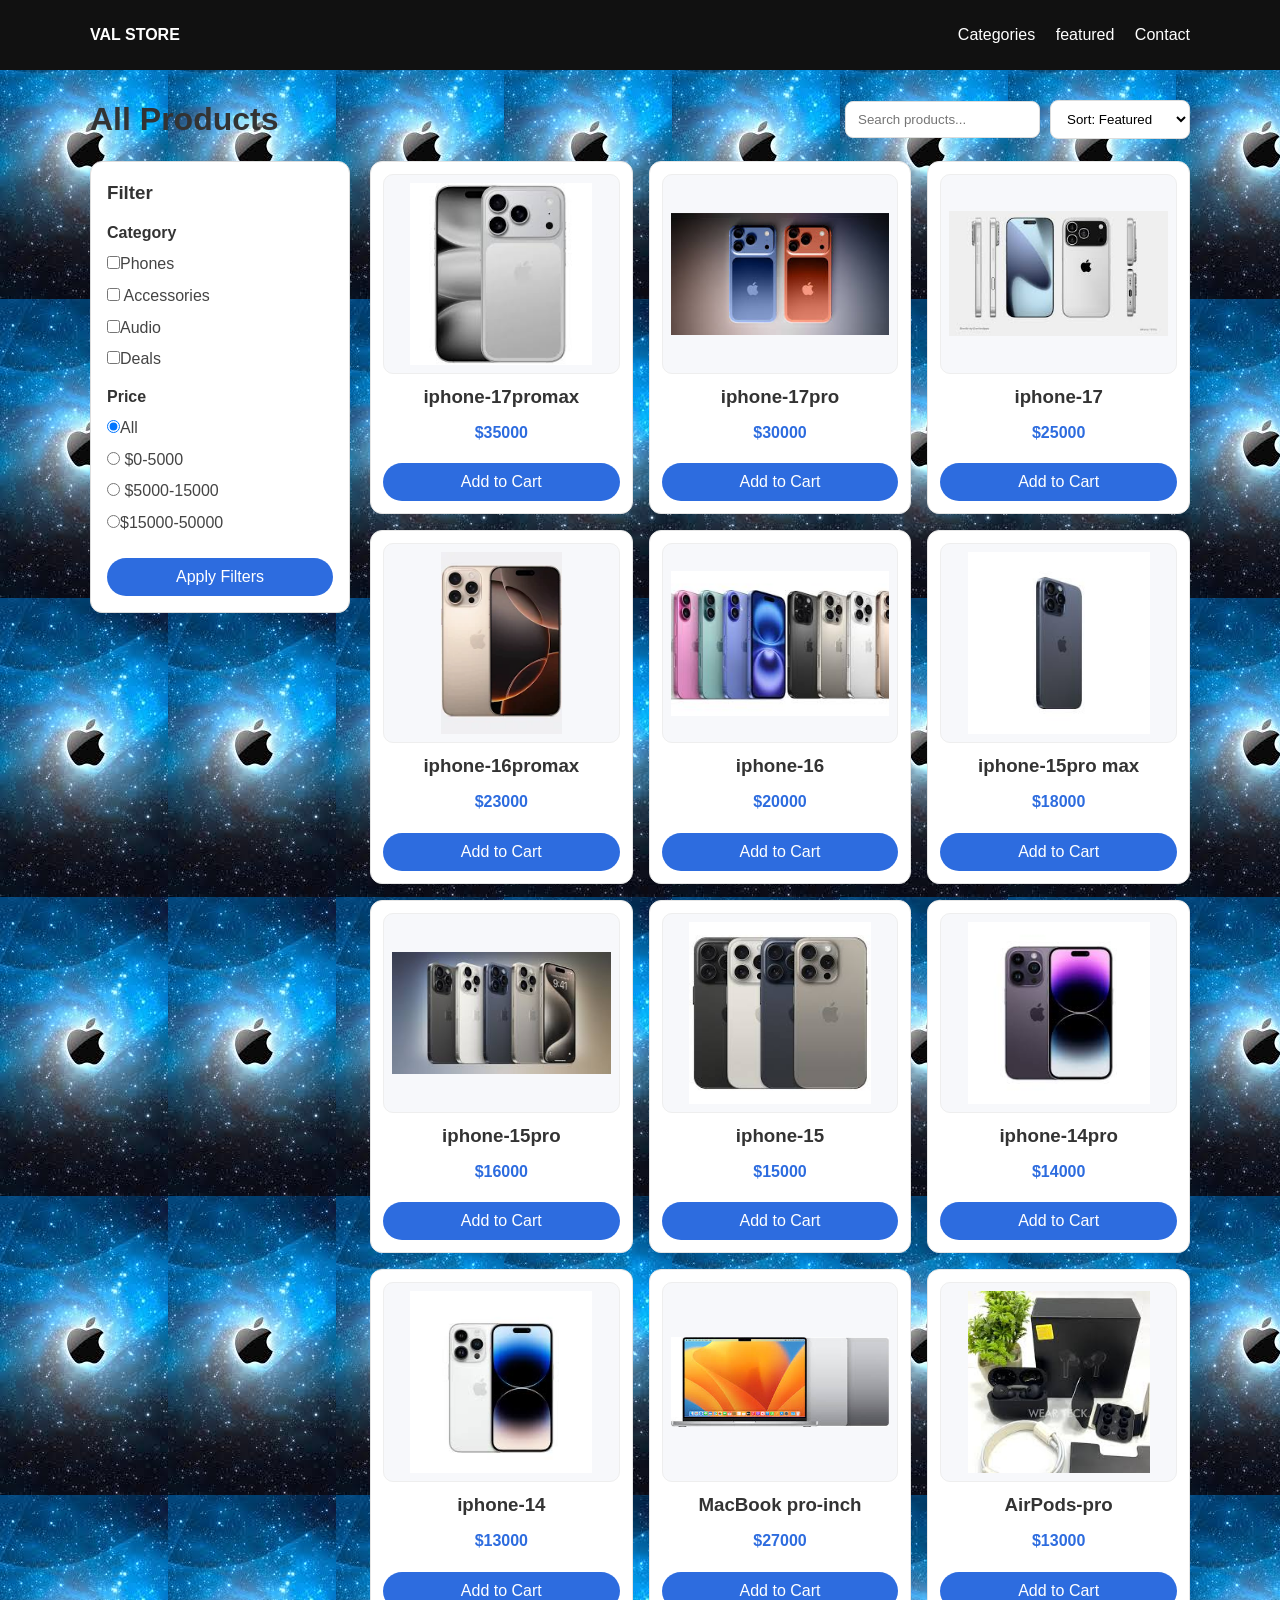
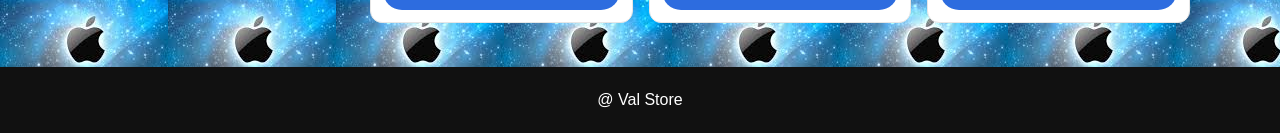
==== shop.html @ 255564d1 "Add files via upload" ====
<!DOCTYPE html>
<html lang="en">
<head>
    <meta charset="UTF-8">
    <meta name="viewport" content="width=device-width, initial-scale=1.0">
    <title>Shop - All Products</title>
    <link rel="stylesheet" href="styles.css">
</head>
<body>
  <header class="site-header"> 
    <div class="container head-inner"> 
        <a class="brand" href="index.html"> VAL STORE</a>
        <nav class="nav"> 
            <a href="index.html#shop">Categories</a>
            <a href="index.html#featured">featured</a>
            <a href="index.html#contact">Contact</a>
        </nav>
    </div>
  </header> 
  <main class="container shop"> 
    <!--toolbar-->
    <div class="shop-toolbar"> 
        <h1>All Products</h1>
        <div class="controls"> 
            <input  id="search" class="input" placeholder="Search products..." aria-label="Search">
            <select class="input" aria-label="Sort"> 
                <option value="featured">Sort: Featured</option>
                <option value="price-asc">Price: Low  High</option>
                <option value="price-desc"> Price: High Low</option>
                <option value="name-asc">Name:A z</option>
            </select>
        </div>
    </div>

    <div class="shop-layout"> 
        <!--filters sidebar-->
        <aside class="filters"> 
            <h3>Filter</h3>
            <div class="filter-group"> 
                <b>Category</b>
                <label><input type="checkbox" name="cat" value="phones">Phones</label>
                <label><input type="checkbox" name="cat" value="accessories"> Accessories</label>
                <label><input type="checkbox" name="cat" value="audio">Audio</label>
                <label><input type="checkbox" name="cat" value="deals">Deals</label>
            </div>

            <div class="filter-group"> 
                <b>Price</b>
                <label><input type="radio" name="price" value="all" checked>All</label>
                <label><input type="radio" name="price" value="0-5000"> $0-5000</label>
                <label><input type="radio" name="price" value="5000-15000"> $5000-15000</label>
                <label><input type="radio" name="price" value="15000-50000">$15000-50000</label>
            </div> 
            <button class="btn btn-apply" type="button">Apply Filters </button>
        </aside>
<!--products grid-->
<section class="plp"> 
    <div class="products-grid" id="grid"> 
        <!--repeat product card for more items-->
        <article class="card" data-cat="phones" data-price="35000"> 
            <a class="img-wrap" href="product-iphone-17pro max.html"> 
                <img src="iphone-17pro max.jpeg" alt="iphone-17pro max" loading="lazy">
            </a> 
            <h3>iphone-17promax</h3>
            <p class="price"> $35000</p>
            <button class="btn">Add to Cart </button>
        </article>

        <article class="card" data-cat="phones" data-price="30000"> 
            <a class="img-wrap" href="product-iphone-17pro .html"> 
                <img src="iphone-17pro.jpeg" alt="iphone-17pro" loading="lazy">
            </a> 
            <h3>iphone-17pro</h3>
            <p class="price"> $30000</p>
            <button class="btn">Add to Cart </button>
        </article>
        
        <article class="card" data-cat="phones" data-price="25000"> 
            <a class="img-wrap" href="product-iphone-17.html"> 
                <img src="iphone-17.jpeg" alt="iphone-17" loading="lazy">
            </a> 
            <h3>iphone-17</h3>
            <p class="price"> $25000</p>
            <button class="btn">Add to Cart </button>
        </article>
         

         <article class="card" data-cat="phones" data-price="23000"> 
            <a class="img-wrap" href="product-iphone-16promax.html"> 
                <img src="iphone-16promax.jpeg" alt="iphone-16promax" loading="lazy">
            </a> 
            <h3>iphone-16promax</h3>
            <p class="price"> $23000</p>
            <button class="btn">Add to Cart </button>
        </article> 

      <article class="card" data-cat="phones" data-price="20000"> 
            <a class="img-wrap" href="product-iphone-16.html"> 
                <img src="iphone-16.jpeg" alt="iphone-16" loading="lazy">
            </a> 
            <h3>iphone-16</h3>
            <p class="price"> $20000</p>
            <button class="btn">Add to Cart </button>
        </article>
       
        <article class="card" data-cat="phones" data-price="18000"> 
            <a class="img-wrap" href="product-iphone-15pro max.html"> 
                <img src="iphone-15pro max.jpeg" alt="iphone-15pro max" loading="lazy">
            </a> 
            <h3>iphone-15pro max</h3>
            <p class="price"> $18000</p>
            <button class="btn">Add to Cart </button>
        </article> 

        <article class="card" data-cat="phones" data-price="16000"> 
            <a class="img-wrap" href="product-iphone-15pro.html"> 
                <img src="iphone-15pro.jpeg" alt="iphone-15pro" loading="lazy">
            </a> 
            <h3>iphone-15pro</h3>
            <p class="price"> $16000</p>
            <button class="btn">Add to Cart </button>
        </article> 


        <article class="card" data-cat="phones" data-price="15000"> 
            <a class="img-wrap" href="product-iphone-15.html"> 
                <img src="iphone-15.jpeg" alt="iphone-15" loading="lazy">
            </a> 
            <h3>iphone-15</h3>
            <p class="price"> $15000</p>
            <button class="btn">Add to Cart </button>
        </article>


 <article class="card" data-cat="phones" data-price="14000"> 
            <a class="img-wrap" href="product-iphone-14pro.html"> 
                <img src="iphone-14pro.jpeg" alt="iphone-14pro" loading="lazy">
            </a> 
            <h3>iphone-14pro</h3>
            <p class="price"> $14000</p>
            <button class="btn">Add to Cart </button>
        </article> 

         <article class="card" data-cat="phones" data-price="13000"> 
            <a class="img-wrap" href="product-iphone-14p.html"> 
                <img src="iphone-14.jpeg" alt="iphone-14p" loading="lazy">
            </a> 
            <h3>iphone-14</h3>
            <p class="price"> $13000</p>
            <button class="btn">Add to Cart </button>
        </article>

 <article class="card" data-cat="phones" data-price="27000"> 
            <a class="img-wrap" href="product-MacBook pro.html"> 
                <img src="MacBook Pro-inch,2023.jpeg" alt="MacBook" loading="lazy">
            </a> 
            <h3>MacBook pro-inch</h3>
            <p class="price"> $27000</p>
            <button class="btn">Add to Cart </button>
        </article>

         <article class="card" data-cat="phones" data-price="13000"> 
            <a class="img-wrap" href="product-AirPods-pro.html"> 
                <img src="AirPods-pro.jpeg" alt="AirPods-pro" loading="lazy">
            </a> 
            <h3>AirPods-pro</h3>
            <p class="price"> $13000</p>
            <button class="btn">Add to Cart </button>
        </article>



    </div>
</section>

    </div>
  </main>



<footer class="site-footer"> 
    <div class="container"> 
        @<span id="y"></span> Val Store
    </div>
</footer>
<script src="app.js?v=3"></script>
    
</body>
</html>
---- styles.css ----
/*Reset*/ 
 * { box-sizing: border-box; margin: 0; padding: 0;}
 body { font-family: Arial, sans-serif; background: #f4f4f9; color:#333; line-height: 1.6;}
 a { text-decoration: none; color:inherit;} 

 /*Container*/ 
 .container { max-width: 1100px; margin: 0 auto; padding: 0 16px; } 

 /*Header*/ 
 .site-header { background: #111; color: #fff; padding: 10px 0;}
 .site-header .container { display: flex; justify-content: space-between; align-items: center;}
 .nav a { margin-left: 16px; color: #fff; font-weight: 500;}
 .nav a:hover { text-decoration: underline;} 

 /*Hero*/ 
 .hero { background: linear-gradient(120deg,#f4f6ff, #dce6ff); padding: 50px 0;}
 .hero-inner { display: grid; grid-template-columns: 1fr 1fr; gap: 20px; align-items: center;}
 .hero-text h2 { font-size: 2rem; margin-bottom: 10px;}
 .btn { display: inline-block; background: #2d6cdf; color: #fff; padding: 12px 24px; border-radius: 5px; font-size: 1rem; margin-top: 10px;}
 .btn:hover { background: #234da0;}

 
 /*categories*/ 
 .categories { padding: 40px 0;}
 .categories.grid { display: grid; grid-template-columns: repeat(4, 1fr);gap: 16px;}
 .cat-card { background: #fff; padding: 30px; border: 1px solid #ddd; border-radius: 8px; text-align: center; font-weight: bold; transition: transform 0.2s;}
 .cat-card:hover { transform: translateY(-5px); box-shadow: 0 4px 12px rgba (0, 0, 0,0.1);}

 /*Products*/ 
 .featured { padding: 40px 0;}
 .featured.grid { display: grid; grid-template-columns: repeat(3, 1fr); gap: 20px;}
 .product-card { background: #fff; border: 1px solid #ddd; border-radius: 8px; padding: 16px; text-align: center;transition: transform 0.2s; }
 .product-card img { width: 100%; height: 200px; object-fit: contain; margin-bottom: 10px;  }
 .price { color: #2d6cdf; font-weight: bold;} 
 .product-card:hover { transform: translateY(-5px); box-shadow: 0 4px 12px rgba(0, 0, 0, 0.1); }
 /*About*/
 .about { padding:40px 0 ; color:#111;} 


 /*Contact*/ 
 .contact { padding: 40px 0;}
 .contact form { display: grid; gap: 10px;}
 .contact input, .contact textarea { padding: 10px; border: 1px solid #ccc; border-radius: 5px;}
 .contact button { background: #2d6cdf; color: #fff; border: none; padding: 10px; border-radius: 5px;}

 /*Footer*/
 .site-footer { background: #111; color: #fff; text-align: center; padding: 20px 0; margin-top: 20px;} 

 .site-header{ 
    position: sticky;
    top: 0;
    z-index: 1000;
 } 

 .btn { 
    background: #2d6cdf;
    color: #fff;
    padding: 12px 24px;
    border-radius: 5px;
    transition: background 0.3s ease;
 }
.btn:hover { 
    background: #234da0;
}


/* Header quick layout for this page */
.head-inner{display:flex;align-items:center;justify-content:space-between;padding:12px 0}
.brand{font-weight:700}

/* Shop layout */
.shop{padding:24px 0}
.shop-toolbar{
  display:flex;align-items:center;justify-content:space-between;gap:12px;margin-bottom:16px;
}
.shop-toolbar .controls{display:flex;gap:10px;align-items:center}
.input{padding:10px 12px;border:1px solid #ddd;border-radius:8px;background:#fff}

/* Sidebar + grid */
.shop-layout{display:grid;grid-template-columns:260px 1fr;gap:20px}
.filters{
  background:#fff;border:1px solid #ddd;border-radius:12px;padding:16px;position:sticky;top:68px;height:max-content;
}
.filters h3{margin-bottom:10px}
.filter-group{margin:12px 0}
.filter-group b{display:block;margin-bottom:6px}
.filter-group label{display:block;margin:6px 0;color:#444}
.btn-apply{width:100%}

/* Product grid */
.plp .products-grid{
  display:grid;
  grid-template-columns:repeat(3,1fr);
  gap:16px;
}
@media (max-width:1024px){ .shop-layout{grid-template-columns:1fr} .plp .products-grid{grid-template-columns:repeat(2,1fr)} .filters{position:static} }
@media (max-width:560px){ .plp .products-grid{grid-template-columns:1fr} }

.card{
  background:#fff;border:1px solid #e6e6e6;border-radius:12px;padding:12px;
  display:flex;flex-direction:column;gap:8px;text-align:center;
  transition:transform .15s ease, box-shadow .15s ease;
}
.card:hover{transform:translateY(-3px);box-shadow:0 6px 18px rgba(0,0,0,.08)}
.img-wrap{height:200px;border:1px solid #eee;border-radius:10px;padding:8px;background:#f7f8fb;overflow:hidden;display:block}
.img-wrap img{width:100%;height:100%;object-fit:contain;transition:transform .25s}
.img-wrap:hover img{transform:scale(1.06)}
.price{color:#2d6cdf;font-weight:700}
.btn{background:#2d6cdf;color:#fff;border:0;border-radius:999px;padding:10px 14px;cursor:pointer}
.btn:hover{background:#234da0}




body{ 
  background: url(background.jpeg);
  position: relative;
  min-height: 400px;
  color: none;
}







/* Responsive breakpoints */
@media (max-width: 1024px) {
  .categories .grid { grid-template-columns: repeat(2, 1fr); }
  .featured .grid { grid-template-columns: repeat(2, 1fr); }
}

@media (max-width: 600px) {
  .categories .grid, .featured .grid { grid-template-columns: 1fr; }
}
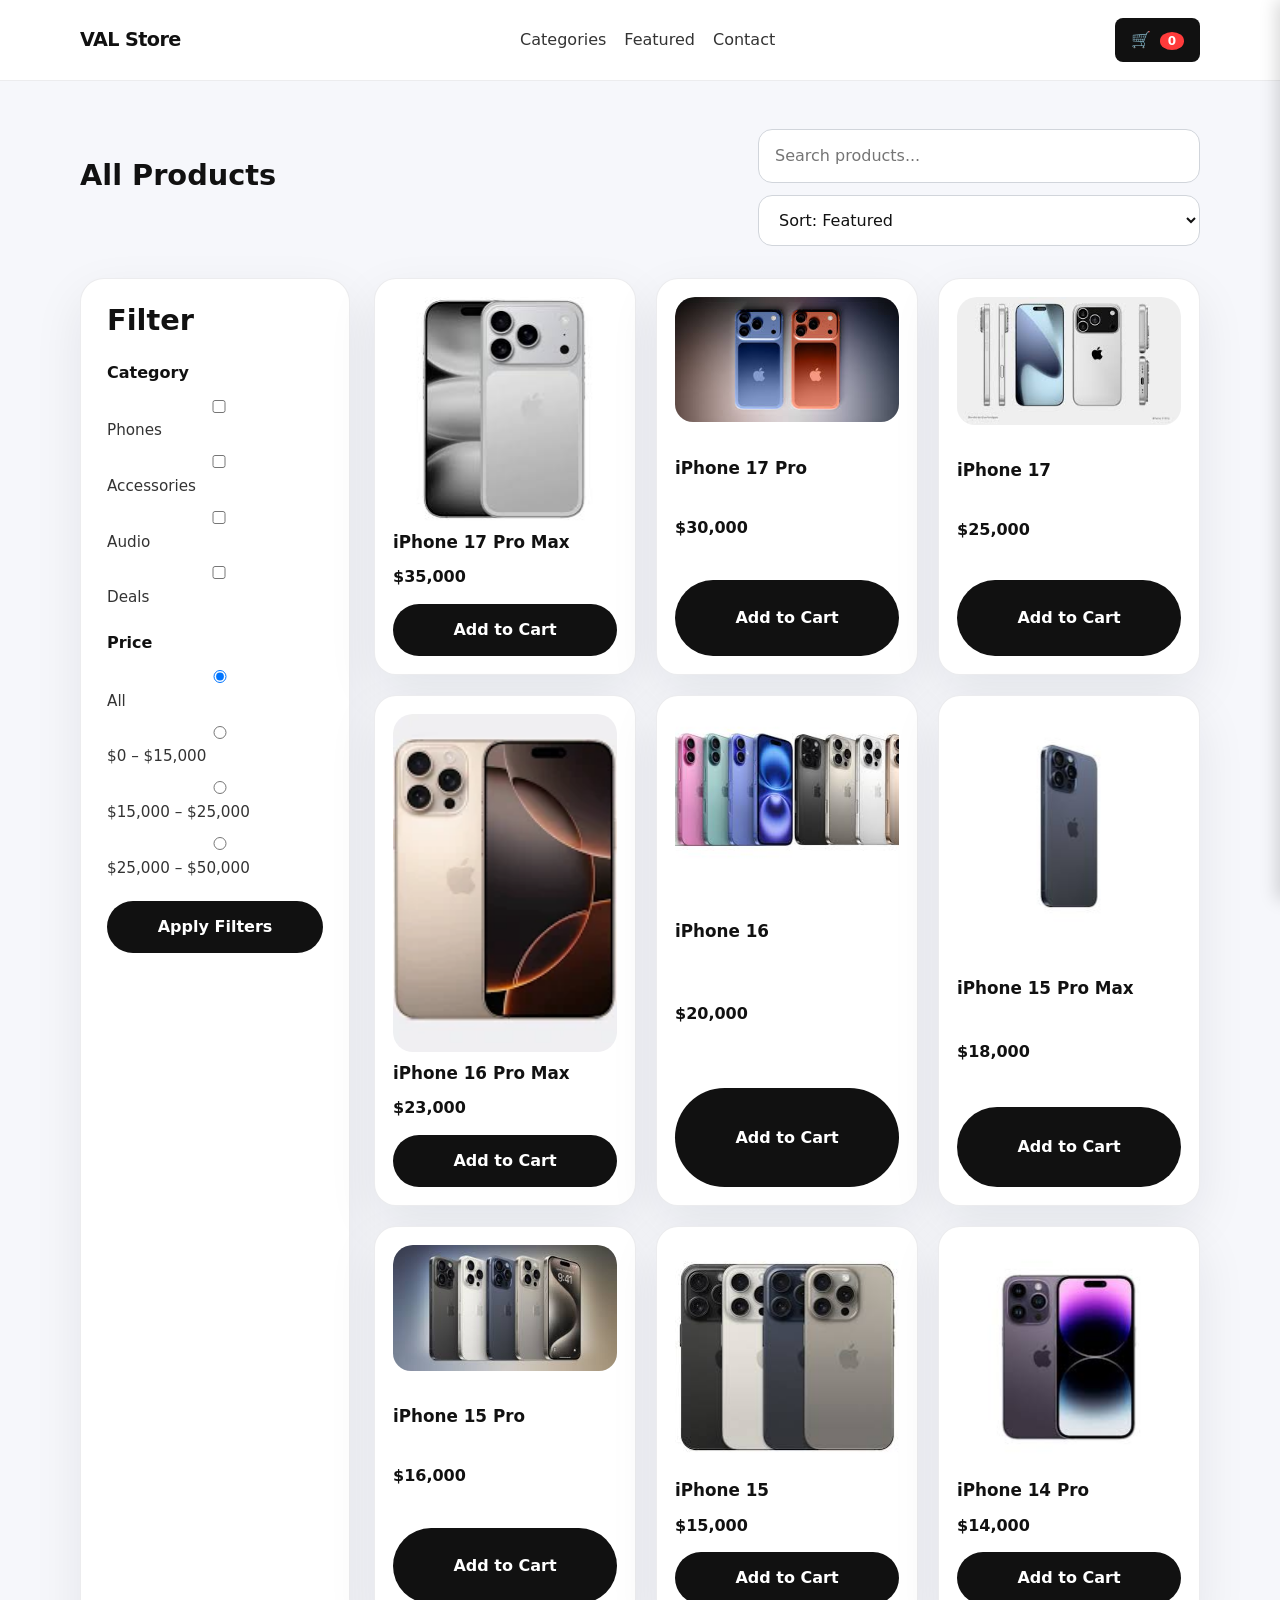
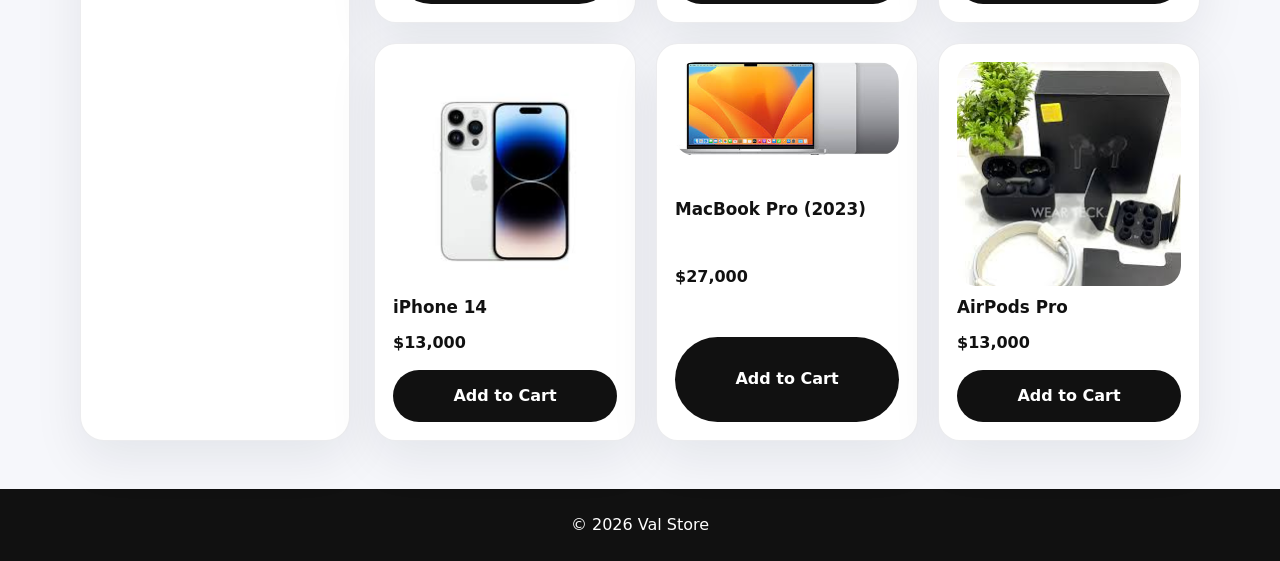
==== commit d5137f87: "Add files via upload" ====
--- a/shop.html
+++ b/shop.html
@@ -7,183 +7,206 @@
     <link rel="stylesheet" href="styles.css">
 </head>
 <body>
-  <header class="site-header"> 
-    <div class="container head-inner"> 
-        <a class="brand" href="index.html"> VAL STORE</a>
-        <nav class="nav"> 
-            <a href="index.html#shop">Categories</a>
-            <a href="index.html#featured">featured</a>
-            <a href="index.html#contact">Contact</a>
-        </nav>
-    </div>
-  </header> 
-  <main class="container shop"> 
-    <!--toolbar-->
-    <div class="shop-toolbar"> 
-        <h1>All Products</h1>
-        <div class="controls"> 
-            <input  id="search" class="input" placeholder="Search products..." aria-label="Search">
-            <select class="input" aria-label="Sort"> 
-                <option value="featured">Sort: Featured</option>
-                <option value="price-asc">Price: Low  High</option>
-                <option value="price-desc"> Price: High Low</option>
-                <option value="name-asc">Name:A z</option>
-            </select>
-        </div>
-    </div>
-
-    <div class="shop-layout"> 
-        <!--filters sidebar-->
-        <aside class="filters"> 
-            <h3>Filter</h3>
-            <div class="filter-group"> 
-                <b>Category</b>
-                <label><input type="checkbox" name="cat" value="phones">Phones</label>
-                <label><input type="checkbox" name="cat" value="accessories"> Accessories</label>
-                <label><input type="checkbox" name="cat" value="audio">Audio</label>
-                <label><input type="checkbox" name="cat" value="deals">Deals</label>
+    <header class="site-header">
+        <div class="container topbar">
+            <a class="brand" href="index.html">VAL Store</a>
+            <nav class="nav">
+                <a href="index.html#shop">Categories</a>
+                <a href="index.html#featured">Featured</a>
+                <a href="index.html#contact">Contact</a>
+            </nav>
+            <button class="cart-toggle" id="cartToggle" aria-label="Open cart">
+                🛒 <span class="cart-count" id="cartCount">0</span>
+            </button>
+        </div>
+    </header>
+
+    <main class="container shop">
+        <div class="shop-toolbar">
+            <h1>All Products</h1>
+            <div class="controls">
+                <input id="search" class="input" placeholder="Search products..." aria-label="Search">
+                <select class="input" aria-label="Sort">
+                    <option value="featured">Sort: Featured</option>
+                    <option value="price-asc">Price: Low → High</option>
+                    <option value="price-desc">Price: High → Low</option>
+                    <option value="name-asc">Name: A → Z</option>
+                </select>
             </div>
-
-            <div class="filter-group"> 
-                <b>Price</b>
-                <label><input type="radio" name="price" value="all" checked>All</label>
-                <label><input type="radio" name="price" value="0-5000"> $0-5000</label>
-                <label><input type="radio" name="price" value="5000-15000"> $5000-15000</label>
-                <label><input type="radio" name="price" value="15000-50000">$15000-50000</label>
-            </div> 
-            <button class="btn btn-apply" type="button">Apply Filters </button>
-        </aside>
-<!--products grid-->
-<section class="plp"> 
-    <div class="products-grid" id="grid"> 
-        <!--repeat product card for more items-->
-        <article class="card" data-cat="phones" data-price="35000"> 
-            <a class="img-wrap" href="product-iphone-17pro max.html"> 
-                <img src="iphone-17pro max.jpeg" alt="iphone-17pro max" loading="lazy">
-            </a> 
-            <h3>iphone-17promax</h3>
-            <p class="price"> $35000</p>
-            <button class="btn">Add to Cart </button>
-        </article>
-
-        <article class="card" data-cat="phones" data-price="30000"> 
-            <a class="img-wrap" href="product-iphone-17pro .html"> 
-                <img src="iphone-17pro.jpeg" alt="iphone-17pro" loading="lazy">
-            </a> 
-            <h3>iphone-17pro</h3>
-            <p class="price"> $30000</p>
-            <button class="btn">Add to Cart </button>
-        </article>
-        
-        <article class="card" data-cat="phones" data-price="25000"> 
-            <a class="img-wrap" href="product-iphone-17.html"> 
-                <img src="iphone-17.jpeg" alt="iphone-17" loading="lazy">
-            </a> 
-            <h3>iphone-17</h3>
-            <p class="price"> $25000</p>
-            <button class="btn">Add to Cart </button>
-        </article>
-         
-
-         <article class="card" data-cat="phones" data-price="23000"> 
-            <a class="img-wrap" href="product-iphone-16promax.html"> 
-                <img src="iphone-16promax.jpeg" alt="iphone-16promax" loading="lazy">
-            </a> 
-            <h3>iphone-16promax</h3>
-            <p class="price"> $23000</p>
-            <button class="btn">Add to Cart </button>
-        </article> 
-
-      <article class="card" data-cat="phones" data-price="20000"> 
-            <a class="img-wrap" href="product-iphone-16.html"> 
-                <img src="iphone-16.jpeg" alt="iphone-16" loading="lazy">
-            </a> 
-            <h3>iphone-16</h3>
-            <p class="price"> $20000</p>
-            <button class="btn">Add to Cart </button>
-        </article>
-       
-        <article class="card" data-cat="phones" data-price="18000"> 
-            <a class="img-wrap" href="product-iphone-15pro max.html"> 
-                <img src="iphone-15pro max.jpeg" alt="iphone-15pro max" loading="lazy">
-            </a> 
-            <h3>iphone-15pro max</h3>
-            <p class="price"> $18000</p>
-            <button class="btn">Add to Cart </button>
-        </article> 
-
-        <article class="card" data-cat="phones" data-price="16000"> 
-            <a class="img-wrap" href="product-iphone-15pro.html"> 
-                <img src="iphone-15pro.jpeg" alt="iphone-15pro" loading="lazy">
-            </a> 
-            <h3>iphone-15pro</h3>
-            <p class="price"> $16000</p>
-            <button class="btn">Add to Cart </button>
-        </article> 
-
-
-        <article class="card" data-cat="phones" data-price="15000"> 
-            <a class="img-wrap" href="product-iphone-15.html"> 
-                <img src="iphone-15.jpeg" alt="iphone-15" loading="lazy">
-            </a> 
-            <h3>iphone-15</h3>
-            <p class="price"> $15000</p>
-            <button class="btn">Add to Cart </button>
-        </article>
-
-
- <article class="card" data-cat="phones" data-price="14000"> 
-            <a class="img-wrap" href="product-iphone-14pro.html"> 
-                <img src="iphone-14pro.jpeg" alt="iphone-14pro" loading="lazy">
-            </a> 
-            <h3>iphone-14pro</h3>
-            <p class="price"> $14000</p>
-            <button class="btn">Add to Cart </button>
-        </article> 
-
-         <article class="card" data-cat="phones" data-price="13000"> 
-            <a class="img-wrap" href="product-iphone-14p.html"> 
-                <img src="iphone-14.jpeg" alt="iphone-14p" loading="lazy">
-            </a> 
-            <h3>iphone-14</h3>
-            <p class="price"> $13000</p>
-            <button class="btn">Add to Cart </button>
-        </article>
-
- <article class="card" data-cat="phones" data-price="27000"> 
-            <a class="img-wrap" href="product-MacBook pro.html"> 
-                <img src="MacBook Pro-inch,2023.jpeg" alt="MacBook" loading="lazy">
-            </a> 
-            <h3>MacBook pro-inch</h3>
-            <p class="price"> $27000</p>
-            <button class="btn">Add to Cart </button>
-        </article>
-
-         <article class="card" data-cat="phones" data-price="13000"> 
-            <a class="img-wrap" href="product-AirPods-pro.html"> 
-                <img src="AirPods-pro.jpeg" alt="AirPods-pro" loading="lazy">
-            </a> 
-            <h3>AirPods-pro</h3>
-            <p class="price"> $13000</p>
-            <button class="btn">Add to Cart </button>
-        </article>
-
-
-
-    </div>
-</section>
-
-    </div>
-  </main>
-
-
-
-<footer class="site-footer"> 
-    <div class="container"> 
-        @<span id="y"></span> Val Store
-    </div>
-</footer>
-<script src="app.js?v=3"></script>
-    
+        </div>
+
+        <div class="shop-layout">
+            <aside class="filters">
+                <h3>Filter</h3>
+                <div class="filter-group">
+                    <b>Category</b>
+                    <label><input type="checkbox" name="cat" value="phones"> Phones</label>
+                    <label><input type="checkbox" name="cat" value="accessories"> Accessories</label>
+                    <label><input type="checkbox" name="cat" value="audio"> Audio</label>
+                    <label><input type="checkbox" name="cat" value="deals"> Deals</label>
+                </div>
+                <div class="filter-group">
+                    <b>Price</b>
+                    <label><input type="radio" name="price" value="all" checked> All</label>
+                    <label><input type="radio" name="price" value="0-15000"> $0 – $15,000</label>
+                    <label><input type="radio" name="price" value="15000-25000"> $15,000 – $25,000</label>
+                    <label><input type="radio" name="price" value="25000-50000"> $25,000 – $50,000</label>
+                </div>
+                <button class="btn btn-apply" id="applyFilters" type="button">Apply Filters</button>
+            </aside>
+
+            <section class="plp">
+                <div class="products-grid" id="grid">
+                    <article class="card" data-id="iphone-17pro-max" data-name="iPhone 17 Pro Max" data-price="35000" data-img="iphone-17pro max.jpeg" data-cat="phones">
+                        <a class="img-wrap" href="product-iphone-17pro-max.html">
+                            <img src="iphone-17pro max.jpeg" alt="iPhone 17 Pro Max" loading="lazy">
+                        </a>
+                        <h3>iPhone 17 Pro Max</h3>
+                        <p class="price">$35,000</p>
+                        <button class="btn add-to-cart">Add to Cart</button>
+                    </article>
+
+                    <article class="card" data-id="iphone-17pro" data-name="iPhone 17 Pro" data-price="30000" data-img="iphone-17pro.jpeg" data-cat="phones">
+                        <a class="img-wrap" href="product-iphone-17pro.html">
+                            <img src="iphone-17pro.jpeg" alt="iPhone 17 Pro" loading="lazy">
+                        </a>
+                        <h3>iPhone 17 Pro</h3>
+                        <p class="price">$30,000</p>
+                        <button class="btn add-to-cart">Add to Cart</button>
+                    </article>
+
+                    <article class="card" data-id="iphone-17" data-name="iPhone 17" data-price="25000" data-img="iphone-17.jpeg" data-cat="phones">
+                        <a class="img-wrap" href="product-iphone-17.html">
+                            <img src="iphone-17.jpeg" alt="iPhone 17" loading="lazy">
+                        </a>
+                        <h3>iPhone 17</h3>
+                        <p class="price">$25,000</p>
+                        <button class="btn add-to-cart">Add to Cart</button>
+                    </article>
+
+                    <article class="card" data-id="iphone-16promax" data-name="iPhone 16 Pro Max" data-price="23000" data-img="iphone-16promax.jpeg" data-cat="phones">
+                        <a class="img-wrap" href="product-iphone-16promax.html">
+                            <img src="iphone-16promax.jpeg" alt="iPhone 16 Pro Max" loading="lazy">
+                        </a>
+                        <h3>iPhone 16 Pro Max</h3>
+                        <p class="price">$23,000</p>
+                        <button class="btn add-to-cart">Add to Cart</button>
+                    </article>
+
+                    <article class="card" data-id="iphone-16" data-name="iPhone 16" data-price="20000" data-img="iphone-16.jpeg" data-cat="phones">
+                        <a class="img-wrap" href="product-iphone-16.html">
+                            <img src="iphone-16.jpeg" alt="iPhone 16" loading="lazy">
+                        </a>
+                        <h3>iPhone 16</h3>
+                        <p class="price">$20,000</p>
+                        <button class="btn add-to-cart">Add to Cart</button>
+                    </article>
+
+                    <article class="card" data-id="iphone-15promax" data-name="iPhone 15 Pro Max" data-price="18000" data-img="iphone-15pro max.jpeg" data-cat="phones">
+                        <a class="img-wrap" href="product-iphone-15promax.html">
+                            <img src="iphone-15pro max.jpeg" alt="iPhone 15 Pro Max" loading="lazy">
+                        </a>
+                        <h3>iPhone 15 Pro Max</h3>
+                        <p class="price">$18,000</p>
+                        <button class="btn add-to-cart">Add to Cart</button>
+                    </article>
+
+                    <article class="card" data-id="iphone-15pro" data-name="iPhone 15 Pro" data-price="16000" data-img="iphone-15pro.jpeg" data-cat="phones">
+                        <a class="img-wrap" href="product-iphone-15pro.html">
+                            <img src="iphone-15pro.jpeg" alt="iPhone 15 Pro" loading="lazy">
+                        </a>
+                        <h3>iPhone 15 Pro</h3>
+                        <p class="price">$16,000</p>
+                        <button class="btn add-to-cart">Add to Cart</button>
+                    </article>
+
+                    <article class="card" data-id="iphone-15" data-name="iPhone 15" data-price="15000" data-img="iphone-15.jpeg" data-cat="phones">
+                        <a class="img-wrap" href="product-iphone-15.html">
+                            <img src="iphone-15.jpeg" alt="iPhone 15" loading="lazy">
+                        </a>
+                        <h3>iPhone 15</h3>
+                        <p class="price">$15,000</p>
+                        <button class="btn add-to-cart">Add to Cart</button>
+                    </article>
+
+                    <article class="card" data-id="iphone-14pro" data-name="iPhone 14 Pro" data-price="14000" data-img="iphone-14pro.jpeg" data-cat="phones">
+                        <a class="img-wrap" href="product-iphone-14pro.html">
+                            <img src="iphone-14pro.jpeg" alt="iPhone 14 Pro" loading="lazy">
+                        </a>
+                        <h3>iPhone 14 Pro</h3>
+                        <p class="price">$14,000</p>
+                        <button class="btn add-to-cart">Add to Cart</button>
+                    </article>
+
+                    <article class="card" data-id="iphone-14" data-name="iPhone 14" data-price="13000" data-img="iphone-14.jpeg" data-cat="phones">
+                        <a class="img-wrap" href="product-iphone-14.html">
+                            <img src="iphone-14.jpeg" alt="iPhone 14" loading="lazy">
+                        </a>
+                        <h3>iPhone 14</h3>
+                        <p class="price">$13,000</p>
+                        <button class="btn add-to-cart">Add to Cart</button>
+                    </article>
+
+                    <article class="card" data-id="macbook-pro" data-name="MacBook Pro 2023" data-price="27000" data-img="MacBook Pro-inch,2023.jpeg" data-cat="phones">
+                        <a class="img-wrap" href="product-macbook-pro.html">
+                            <img src="MacBook Pro-inch,2023.jpeg" alt="MacBook Pro" loading="lazy">
+                        </a>
+                        <h3>MacBook Pro (2023)</h3>
+                        <p class="price">$27,000</p>
+                        <button class="btn add-to-cart">Add to Cart</button>
+                    </article>
+
+                    <article class="card" data-id="airpods-pro" data-name="AirPods Pro" data-price="13000" data-img="AirPods-pro.jpeg" data-cat="audio">
+                        <a class="img-wrap" href="product-airpods-pro.html">
+                            <img src="AirPods-pro.jpeg" alt="AirPods Pro" loading="lazy">
+                        </a>
+                        <h3>AirPods Pro</h3>
+                        <p class="price">$13,000</p>
+                        <button class="btn add-to-cart">Add to Cart</button>
+                    </article>
+                </div>
+            </section>
+        </div>
+    </main>
+
+    <footer class="site-footer">
+        <div class="container">
+            <p>© <span id="y"></span> Val Store</p>
+        </div>
+    </footer>
+
+    <!-- CART SLIDEOUT -->
+    <div class="cart-overlay" id="cartOverlay"></div>
+    <aside class="cart-drawer" id="cartDrawer" aria-hidden="true">
+        <div class="cart-header">
+            <h3>Your Cart</h3>
+            <button class="cart-close" id="cartClose" aria-label="Close cart">✕</button>
+        </div>
+        <div class="cart-items" id="cartItems"></div>
+        <div class="cart-footer">
+            <div class="cart-total">
+                <span>Total:</span>
+                <strong id="cartTotal">$0</strong>
+            </div>
+            <button class="btn btn-checkout" id="checkoutBtn">Checkout via Chat</button>
+            <p class="cart-note">You'll be connected to live chat to complete your order, receive a secure payment link, and confirm delivery details (state, phone, address, email).</p>
+        </div>
+    </aside>
+
+    <!--Start of Tawk.to Script-->
+    <script type="text/javascript">
+    var Tawk_API=Tawk_API||{}, Tawk_LoadStart=new Date();
+    (function(){
+    var s1=document.createElement("script"),s0=document.getElementsByTagName("script")[0];
+    s1.async=true;
+    s1.src='https://embed.tawk.to/6a3216aeb6462d1d44111452/default';
+    s1.charset='UTF-8';
+    s1.setAttribute('crossorigin','*');
+    s0.parentNode.insertBefore(s1,s0);
+    })();
+    </script>
+    <!--End of Tawk.to Script-->
+
+    <script src="app.js"></script>
 </body>
-</html>+</html>
--- a/styles.css
+++ b/styles.css
@@ -1,136 +1,647 @@
- /*Reset*/ 
- * { box-sizing: border-box; margin: 0; padding: 0;}
- body { font-family: Arial, sans-serif; background: #f4f4f9; color:#333; line-height: 1.6;}
- a { text-decoration: none; color:inherit;} 
-
- /*Container*/ 
- .container { max-width: 1100px; margin: 0 auto; padding: 0 16px; } 
-
- /*Header*/ 
- .site-header { background: #111; color: #fff; padding: 10px 0;}
- .site-header .container { display: flex; justify-content: space-between; align-items: center;}
- .nav a { margin-left: 16px; color: #fff; font-weight: 500;}
- .nav a:hover { text-decoration: underline;} 
-
- /*Hero*/ 
- .hero { background: linear-gradient(120deg,#f4f6ff, #dce6ff); padding: 50px 0;}
- .hero-inner { display: grid; grid-template-columns: 1fr 1fr; gap: 20px; align-items: center;}
- .hero-text h2 { font-size: 2rem; margin-bottom: 10px;}
- .btn { display: inline-block; background: #2d6cdf; color: #fff; padding: 12px 24px; border-radius: 5px; font-size: 1rem; margin-top: 10px;}
- .btn:hover { background: #234da0;}
-
- 
- /*categories*/ 
- .categories { padding: 40px 0;}
- .categories.grid { display: grid; grid-template-columns: repeat(4, 1fr);gap: 16px;}
- .cat-card { background: #fff; padding: 30px; border: 1px solid #ddd; border-radius: 8px; text-align: center; font-weight: bold; transition: transform 0.2s;}
- .cat-card:hover { transform: translateY(-5px); box-shadow: 0 4px 12px rgba (0, 0, 0,0.1);}
-
- /*Products*/ 
- .featured { padding: 40px 0;}
- .featured.grid { display: grid; grid-template-columns: repeat(3, 1fr); gap: 20px;}
- .product-card { background: #fff; border: 1px solid #ddd; border-radius: 8px; padding: 16px; text-align: center;transition: transform 0.2s; }
- .product-card img { width: 100%; height: 200px; object-fit: contain; margin-bottom: 10px;  }
- .price { color: #2d6cdf; font-weight: bold;} 
- .product-card:hover { transform: translateY(-5px); box-shadow: 0 4px 12px rgba(0, 0, 0, 0.1); }
- /*About*/
- .about { padding:40px 0 ; color:#111;} 
-
-
- /*Contact*/ 
- .contact { padding: 40px 0;}
- .contact form { display: grid; gap: 10px;}
- .contact input, .contact textarea { padding: 10px; border: 1px solid #ccc; border-radius: 5px;}
- .contact button { background: #2d6cdf; color: #fff; border: none; padding: 10px; border-radius: 5px;}
-
- /*Footer*/
- .site-footer { background: #111; color: #fff; text-align: center; padding: 20px 0; margin-top: 20px;} 
-
- .site-header{ 
+:root {
+    color-scheme: light;
+    font-family: Inter, system-ui, -apple-system, BlinkMacSystemFont, "Segoe UI", sans-serif;
+    font-size: 16px;
+    line-height: 1.5;
+    color: #111;
+    background: #f7f7f7;
+    --surface: #ffffff;
+    --muted: #777;
+    --border: #e5e7eb;
+    --accent: #111;
+    --accent-soft: #111a33;
+    --primary: #111;
+    --primary-soft: #f4f4f5;
+    --shadow: 0 18px 50px rgba(17, 24, 39, 0.08);
+}
+
+* {
+    box-sizing: border-box;
+}
+
+html {
+    scroll-behavior: smooth;
+}
+
+body {
+    margin: 0;
+    min-height: 100vh;
+    background: #f6f7fb;
+}
+
+img {
+    max-width: 100%;
+    display: block;
+}
+
+a {
+    color: inherit;
+    text-decoration: none;
+}
+
+button,
+input,
+select,
+textarea {
+    font: inherit;
+}
+
+button {
+    cursor: pointer;
+}
+
+.container {
+    width: min(1120px, calc(100% - 32px));
+    margin: 0 auto;
+}
+
+body, input, textarea, select, button {
+    font-family: inherit;
+}
+
+h1, h2, h3, h4, h5, h6 {
+    margin: 0;
+    line-height: 1.1;
+}
+
+p {
+    margin: 0;
+}
+
+.section {
+    padding: 64px 0;
+}
+
+.site-header {
+    background: #fff;
+    border-bottom: 1px solid rgba(15, 23, 42, 0.08);
     position: sticky;
     top: 0;
-    z-index: 1000;
- } 
-
- .btn { 
-    background: #2d6cdf;
+    z-index: 20;
+}
+
+.site-header .container {
+    display: flex;
+    align-items: center;
+    justify-content: space-between;
+    gap: 16px;
+    padding: 18px 0;
+}
+
+.brand {
+    font-size: 1.2rem;
+    font-weight: 700;
+    letter-spacing: -0.03em;
+}
+
+.nav {
+    display: flex;
+    flex-wrap: wrap;
+    gap: 18px;
+    align-items: center;
+}
+
+.nav a {
+    color: #333;
+    transition: color 0.2s ease;
+}
+
+.nav a:hover {
+    color: #111;
+}
+
+.hero {
+    padding: 80px 0 48px;
+    background: linear-gradient(180deg, #ffffff 0%, #f4f5f8 100%);
+}
+
+.hero-inner {
+    display: grid;
+    grid-template-columns: 1.3fr 1fr;
+    gap: 40px;
+    align-items: center;
+}
+
+.hero-text h2 {
+    font-size: clamp(2rem, 3vw, 3.25rem);
+    margin-bottom: 18px;
+}
+
+.hero-text p {
+    max-width: 560px;
+    color: var(--muted);
+    margin-bottom: 26px;
+}
+
+.hero .btn {
+    display: inline-flex;
+    align-items: center;
+}
+
+.hero-img img {
+    width: 100%;
+    border-radius: 24px;
+    box-shadow: var(--shadow);
+}
+
+.categories,
+.featured {
+    padding: 48px 0;
+}
+
+.categories h2,
+.featured h2,
+.shop-toolbar h1,
+.filters h3 {
+    font-size: 1.8rem;
+    margin-bottom: 24px;
+}
+
+.grid,
+.products-grid {
+    display: grid;
+    gap: 20px;
+}
+
+.grid {
+    grid-template-columns: repeat(auto-fit, minmax(180px, 1fr));
+}
+
+.cat-card,
+.product-card,
+.card {
+    background: var(--surface);
+    border: 1px solid rgba(15, 23, 42, 0.08);
+    border-radius: 22px;
+    box-shadow: var(--shadow);
+}
+
+.cat-card {
+    padding: 30px 22px;
+    text-align: center;
+    font-weight: 600;
+}
+
+.product-card {
+    overflow: hidden;
+    display: grid;
+    gap: 14px;
+    padding: 18px;
+}
+
+.product-card img,
+.card img {
+    width: 100%;
+    border-radius: 18px;
+    object-fit: cover;
+}
+
+.product-card h3,
+.card h3 {
+    font-size: 1.1rem;
+}
+
+.product-card .price,
+.card .price {
+    margin: 0;
+    color: var(--accent-soft);
+    font-weight: 700;
+}
+
+.btn {
+    display: inline-flex;
+    align-items: center;
+    justify-content: center;
+    padding: 14px 20px;
+    border-radius: 999px;
+    border: none;
+    background: var(--primary);
     color: #fff;
-    padding: 12px 24px;
-    border-radius: 5px;
-    transition: background 0.3s ease;
- }
-.btn:hover { 
-    background: #234da0;
-}
-
-
-/* Header quick layout for this page */
-.head-inner{display:flex;align-items:center;justify-content:space-between;padding:12px 0}
-.brand{font-weight:700}
-
-/* Shop layout */
-.shop{padding:24px 0}
-.shop-toolbar{
-  display:flex;align-items:center;justify-content:space-between;gap:12px;margin-bottom:16px;
-}
-.shop-toolbar .controls{display:flex;gap:10px;align-items:center}
-.input{padding:10px 12px;border:1px solid #ddd;border-radius:8px;background:#fff}
-
-/* Sidebar + grid */
-.shop-layout{display:grid;grid-template-columns:260px 1fr;gap:20px}
-.filters{
-  background:#fff;border:1px solid #ddd;border-radius:12px;padding:16px;position:sticky;top:68px;height:max-content;
-}
-.filters h3{margin-bottom:10px}
-.filter-group{margin:12px 0}
-.filter-group b{display:block;margin-bottom:6px}
-.filter-group label{display:block;margin:6px 0;color:#444}
-.btn-apply{width:100%}
-
-/* Product grid */
-.plp .products-grid{
-  display:grid;
-  grid-template-columns:repeat(3,1fr);
-  gap:16px;
-}
-@media (max-width:1024px){ .shop-layout{grid-template-columns:1fr} .plp .products-grid{grid-template-columns:repeat(2,1fr)} .filters{position:static} }
-@media (max-width:560px){ .plp .products-grid{grid-template-columns:1fr} }
-
-.card{
-  background:#fff;border:1px solid #e6e6e6;border-radius:12px;padding:12px;
-  display:flex;flex-direction:column;gap:8px;text-align:center;
-  transition:transform .15s ease, box-shadow .15s ease;
-}
-.card:hover{transform:translateY(-3px);box-shadow:0 6px 18px rgba(0,0,0,.08)}
-.img-wrap{height:200px;border:1px solid #eee;border-radius:10px;padding:8px;background:#f7f8fb;overflow:hidden;display:block}
-.img-wrap img{width:100%;height:100%;object-fit:contain;transition:transform .25s}
-.img-wrap:hover img{transform:scale(1.06)}
-.price{color:#2d6cdf;font-weight:700}
-.btn{background:#2d6cdf;color:#fff;border:0;border-radius:999px;padding:10px 14px;cursor:pointer}
-.btn:hover{background:#234da0}
-
-
-
-
-body{ 
-  background: url(background.jpeg);
-  position: relative;
-  min-height: 400px;
-  color: none;
-}
-
-
-
-
-
-
-
-/* Responsive breakpoints */
-@media (max-width: 1024px) {
-  .categories .grid { grid-template-columns: repeat(2, 1fr); }
-  .featured .grid { grid-template-columns: repeat(2, 1fr); }
-}
-
-@media (max-width: 600px) {
-  .categories .grid, .featured .grid { grid-template-columns: 1fr; }
-}
+    font-weight: 600;
+    transition: transform 0.2s ease, background 0.2s ease;
+    text-decoration: none;
+}
+
+.btn:hover {
+    background: #000;
+    transform: translateY(-1px);
+}
+
+.about-contact {
+    display: grid;
+    grid-template-columns: 1.2fr 0.8fr;
+    gap: 30px;
+}
+
+.card {
+    padding: 30px;
+}
+
+.about p,
+.card p,
+.small {
+    color: var(--muted);
+    line-height: 1.8;
+}
+
+.bullets {
+    padding-left: 20px;
+    margin-top: 18px;
+    color: var(--muted);
+}
+
+.bullets li {
+    margin-bottom: 10px;
+}
+
+.contact-form {
+    display: grid;
+    gap: 16px;
+}
+
+.grid2 {
+    display: grid;
+    gap: 16px;
+    grid-template-columns: repeat(2, minmax(0, 1fr));
+}
+
+input,
+textarea,
+select {
+    width: 100%;
+    border: 1px solid #d1d5db;
+    border-radius: 14px;
+    padding: 14px 16px;
+    background: #fff;
+    color: #111;
+    transition: border-color 0.2s ease, box-shadow 0.2s ease;
+}
+
+input:focus,
+textarea:focus,
+select:focus {
+    outline: none;
+    border-color: #111;
+    box-shadow: 0 0 0 4px rgba(17, 24, 39, 0.06);
+}
+
+.small {
+    font-size: 0.95rem;
+}
+
+.print a {
+    color: #111;
+    font-weight: 600;
+}
+
+.site-footer {
+    background: #111;
+    color: #fff;
+    padding: 24px 0;
+}
+
+.site-footer .container {
+    display: flex;
+    justify-content: center;
+}
+
+.shop {
+    padding: 48px 0;
+}
+
+.shop-toolbar {
+    display: flex;
+    flex-wrap: wrap;
+    align-items: center;
+    justify-content: space-between;
+    gap: 20px;
+    margin-bottom: 32px;
+}
+
+.controls {
+    display: flex;
+    flex-wrap: wrap;
+    gap: 12px;
+    align-items: center;
+}
+
+.input {
+    min-width: 180px;
+}
+
+.shop-layout {
+    display: grid;
+    grid-template-columns: 270px minmax(0, 1fr);
+    gap: 24px;
+}
+
+.filters {
+    background: var(--surface);
+    border: 1px solid rgba(15, 23, 42, 0.08);
+    border-radius: 24px;
+    padding: 26px;
+    box-shadow: var(--shadow);
+}
+
+.filters b {
+    display: block;
+    margin-bottom: 12px;
+    color: #111;
+}
+
+.filter-group {
+    margin-bottom: 22px;
+}
+
+.filter-group label {
+    display: block;
+    margin-bottom: 10px;
+    color: #333;
+    font-size: 0.95rem;
+}
+
+.btn-apply {
+    width: 100%;
+}
+
+.plp {
+    display: grid;
+    gap: 24px;
+}
+
+.products-grid {
+    grid-template-columns: repeat(auto-fill, minmax(220px, 1fr));
+}
+
+.card {
+    overflow: hidden;
+    padding: 18px;
+    display: grid;
+    gap: 12px;
+}
+
+.card h3 {
+    font-size: 1.05rem;
+}
+
+.img-wrap {
+    display: block;
+    overflow: hidden;
+    border-radius: 20px;
+}
+
+.card .price {
+    color: #111;
+    font-weight: 700;
+}
+
+.card button {
+    width: 100%;
+}
+
+.cart-toggle {
+    background: #111;
+    color: #fff;
+    border: none;
+    padding: 10px 16px;
+    border-radius: 8px;
+    cursor: pointer;
+    font-size: 16px;
+    position: relative;
+    transition: transform 0.2s;
+}
+
+.cart-toggle.bump { transform: scale(1.15); }
+
+.cart-count {
+    background: #ff3b3b;
+    color: #fff;
+    border-radius: 50%;
+    padding: 2px 8px;
+    font-size: 12px;
+    margin-left: 4px;
+    font-weight: bold;
+}
+
+.cart-overlay {
+    position: fixed; inset: 0;
+    background: rgba(0,0,0,0.5);
+    opacity: 0; visibility: hidden;
+    transition: opacity 0.3s;
+    z-index: 998;
+}
+.cart-overlay.open { opacity: 1; visibility: visible; }
+
+.cart-drawer {
+    position: fixed; top: 0; right: 0;
+    width: 380px; max-width: 92vw;
+    height: 100vh;
+    background: #fff;
+    box-shadow: -4px 0 16px rgba(0,0,0,0.15);
+    transform: translateX(100%);
+    transition: transform 0.3s;
+    z-index: 999;
+    display: flex; flex-direction: column;
+}
+.cart-drawer.open { transform: translateX(0); }
+
+.cart-header {
+    display: flex; justify-content: space-between; align-items: center;
+    padding: 18px 20px;
+    border-bottom: 1px solid #eee;
+}
+.cart-header h3 { margin: 0; }
+.cart-close {
+    background: none; border: none; font-size: 20px; cursor: pointer;
+}
+
+.cart-items {
+    flex: 1; overflow-y: auto; padding: 16px 20px;
+}
+.cart-empty { text-align: center; color: #888; margin-top: 40px; }
+
+.cart-item {
+    display: flex; gap: 12px;
+    padding: 12px 0;
+    border-bottom: 1px solid #f1f1f1;
+}
+.cart-item img {
+    width: 70px; height: 70px; object-fit: cover;
+    border-radius: 8px;
+    background: #f7f7f7;
+}
+.cart-item-info { flex: 1; }
+.cart-item-info h4 { margin: 0 0 4px; font-size: 15px; }
+.cart-item-price { margin: 0 0 8px; color: #555; font-size: 14px; }
+.qty-controls { display: flex; align-items: center; gap: 6px; flex-wrap: wrap; }
+.qty-controls button {
+    background: #f1f1f1; border: none; padding: 4px 10px;
+    border-radius: 6px; cursor: pointer; font-size: 14px;
+}
+.qty-controls button.remove {
+    background: transparent; color: #c00;
+    margin-left: auto; font-size: 12px;
+}
+.qty-controls span { min-width: 24px; text-align: center; font-weight: 600; }
+
+.cart-footer {
+    padding: 16px 20px;
+    border-top: 1px solid #eee;
+    background: #fafafa;
+}
+.cart-total {
+    display: flex; justify-content: space-between;
+    font-size: 18px; margin-bottom: 12px;
+}
+.btn-checkout {
+    width: 100%; padding: 14px;
+    background: #111; color: #fff;
+    border: none; border-radius: 8px;
+    font-size: 16px; cursor: pointer;
+    font-weight: 600;
+}
+.btn-checkout:hover { background: #000; }
+.cart-note {
+    font-size: 12px; color: #777;
+    text-align: center; margin: 10px 0 0;
+}
+
+@media (max-width: 900px) {
+    .hero-inner {
+        grid-template-columns: 1fr;
+    }
+
+    .about-contact,
+    .shop-layout {
+        grid-template-columns: 1fr;
+    }
+}
+
+@media (max-width: 720px) {
+    .site-header .container,
+    .shop-toolbar,
+    .filters,
+    .cart-header,
+    .cart-footer {
+        padding-left: 0;
+        padding-right: 0;
+    }
+
+    .site-header .container {
+        flex-direction: column;
+        align-items: stretch;
+    }
+
+    .nav {
+        justify-content: center;
+    }
+
+    .shop-toolbar {
+        align-items: stretch;
+    }
+
+    .grid2 {
+        grid-template-columns: 1fr;
+    }
+
+    .btn,
+    .btn-apply,
+    .card button {
+        width: 100%;
+    }
+}
+
+/* ==================== CHECKOUT MODAL ==================== */
+.checkout-modal {
+    position: fixed;
+    inset: 0;
+    z-index: 10000;
+    display: flex;
+    align-items: center;
+    justify-content: center;
+}
+
+.modal-backdrop {
+    position: absolute;
+    inset: 0;
+    background: rgba(0, 0, 0, 0.6);
+}
+
+.modal-content {
+    position: relative;
+    background: #fff;
+    border-radius: 20px;
+    box-shadow: 0 20px 60px rgba(0, 0, 0, 0.3);
+    width: min(500px, 90vw);
+    max-height: 90vh;
+    display: flex;
+    flex-direction: column;
+    z-index: 10001;
+}
+
+.modal-header {
+    display: flex;
+    justify-content: space-between;
+    align-items: center;
+    padding: 20px 24px;
+    border-bottom: 1px solid #e5e7eb;
+}
+
+.modal-header h2 {
+    margin: 0;
+    font-size: 1.4rem;
+}
+
+.modal-close {
+    background: none;
+    border: none;
+    font-size: 28px;
+    cursor: pointer;
+    color: #666;
+    padding: 0;
+    width: 32px;
+    height: 32px;
+    display: flex;
+    align-items: center;
+    justify-content: center;
+}
+
+.modal-close:hover {
+    color: #000;
+}
+
+.modal-body {
+    padding: 20px 24px;
+    overflow-y: auto;
+}
+
+.order-summary h3,
+#checkoutForm h3 {
+    margin-top: 0;
+    margin-bottom: 12px;
+    font-size: 1.1rem;
+}
+
+.order-summary p {
+    margin: 0;
+}
+
+.form-group {
+    margin-bottom: 14px;
+}
+
+.form-group label {
+    display: block;
+    margin-bottom: 6px;
+    font-weight: 600;
+    color: #111;
+}
+
+.form-group input,
+.form-group textarea {
+    width: 100%;
+}
+
+#checkoutForm .btn {
+    margin-top: 16px;
+}
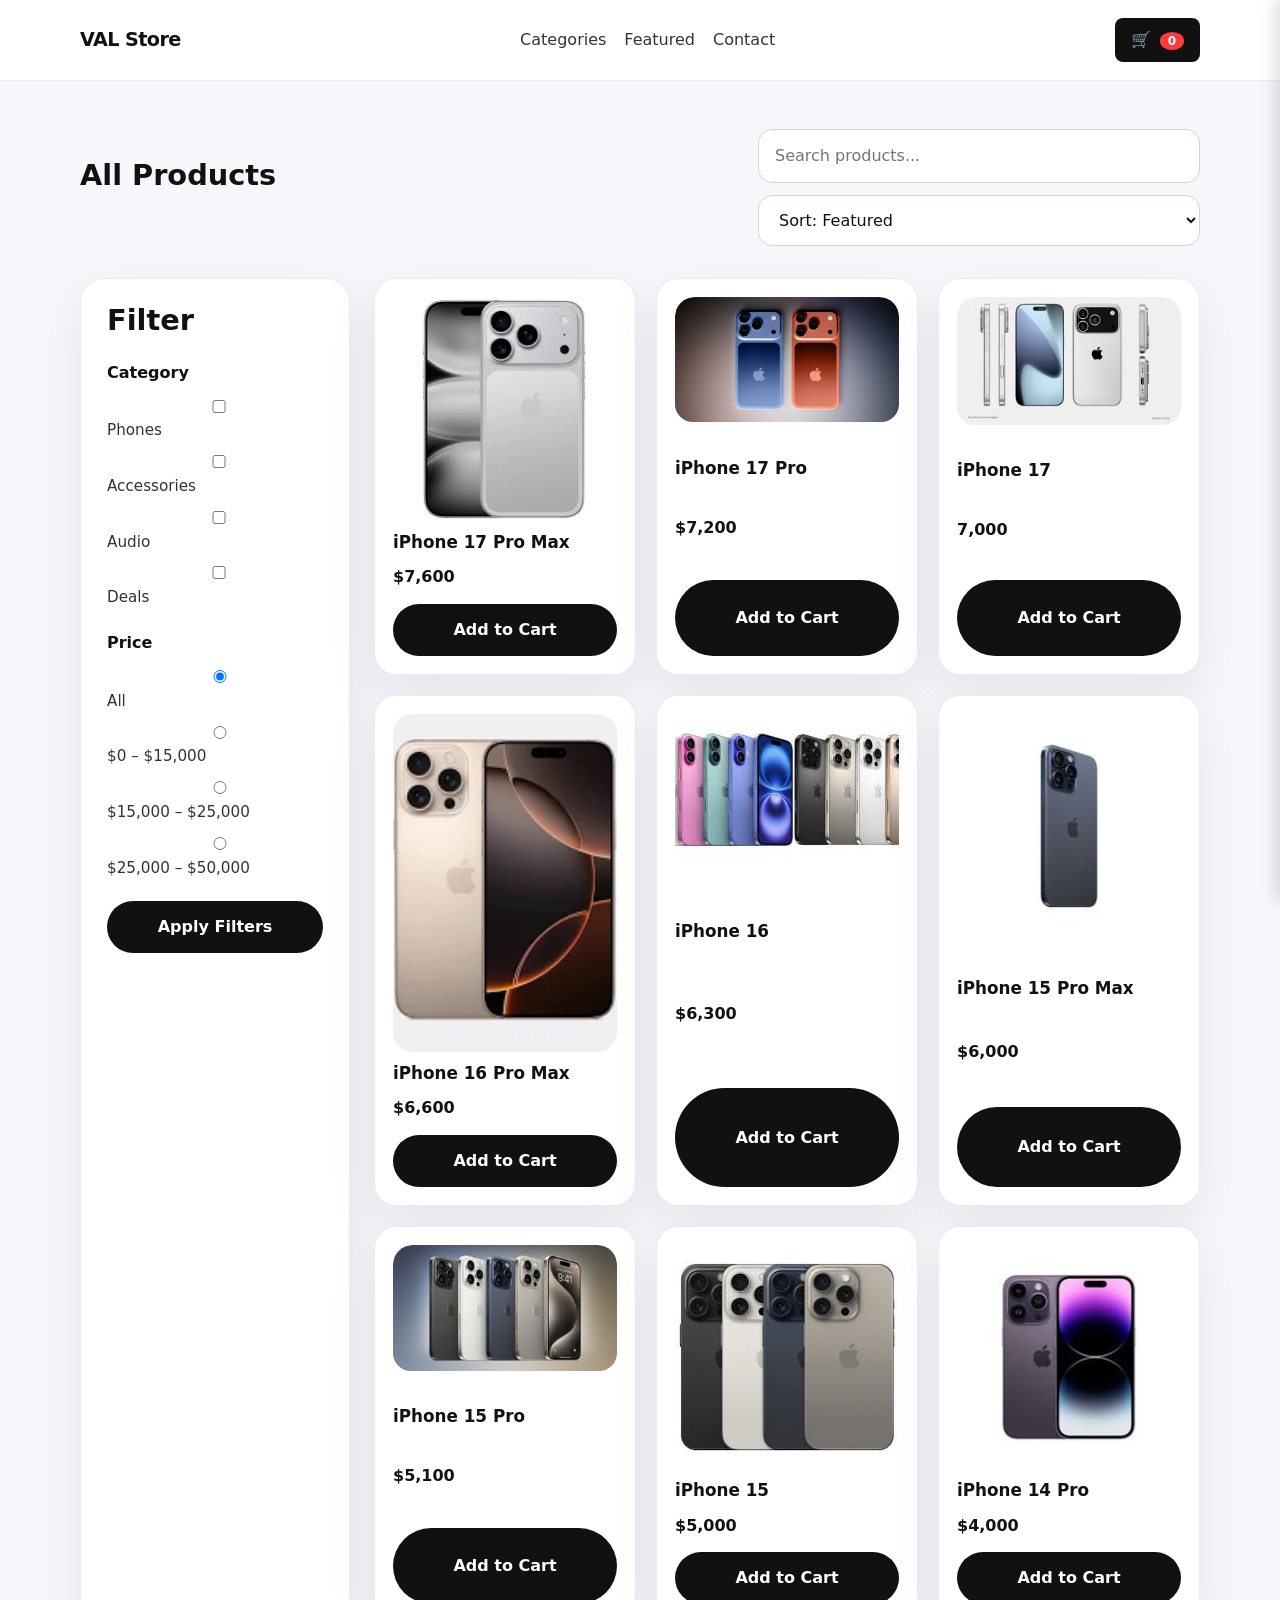
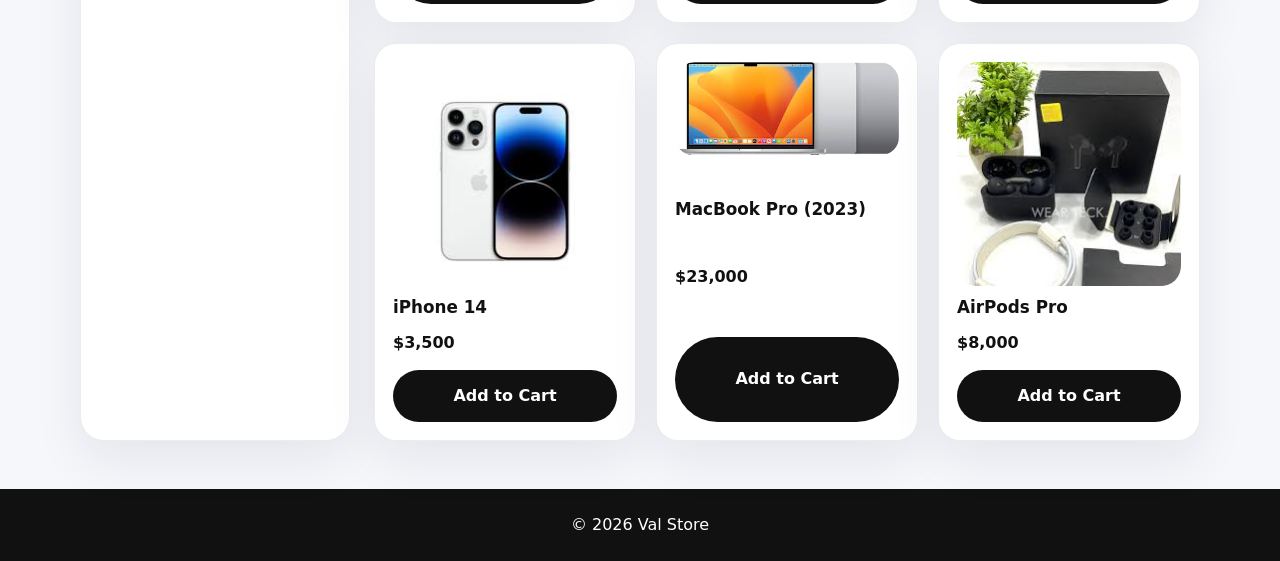
==== commit 01d654e3: "Add files via upload" ====
--- a/shop.html
+++ b/shop.html
@@ -62,7 +62,7 @@
                             <img src="iphone-17pro max.jpeg" alt="iPhone 17 Pro Max" loading="lazy">
                         </a>
                         <h3>iPhone 17 Pro Max</h3>
-                        <p class="price">$35,000</p>
+                        <p class="price">$7,600</p>
                         <button class="btn add-to-cart">Add to Cart</button>
                     </article>
 
@@ -71,7 +71,7 @@
                             <img src="iphone-17pro.jpeg" alt="iPhone 17 Pro" loading="lazy">
                         </a>
                         <h3>iPhone 17 Pro</h3>
-                        <p class="price">$30,000</p>
+                        <p class="price">$7,200</p>
                         <button class="btn add-to-cart">Add to Cart</button>
                     </article>
 
@@ -80,7 +80,7 @@
                             <img src="iphone-17.jpeg" alt="iPhone 17" loading="lazy">
                         </a>
                         <h3>iPhone 17</h3>
-                        <p class="price">$25,000</p>
+                        <p class="price">7,000</p>
                         <button class="btn add-to-cart">Add to Cart</button>
                     </article>
 
@@ -89,7 +89,7 @@
                             <img src="iphone-16promax.jpeg" alt="iPhone 16 Pro Max" loading="lazy">
                         </a>
                         <h3>iPhone 16 Pro Max</h3>
-                        <p class="price">$23,000</p>
+                        <p class="price">$6,600</p>
                         <button class="btn add-to-cart">Add to Cart</button>
                     </article>
 
@@ -98,7 +98,7 @@
                             <img src="iphone-16.jpeg" alt="iPhone 16" loading="lazy">
                         </a>
                         <h3>iPhone 16</h3>
-                        <p class="price">$20,000</p>
+                        <p class="price">$6,300</p>
                         <button class="btn add-to-cart">Add to Cart</button>
                     </article>
 
@@ -107,7 +107,7 @@
                             <img src="iphone-15pro max.jpeg" alt="iPhone 15 Pro Max" loading="lazy">
                         </a>
                         <h3>iPhone 15 Pro Max</h3>
-                        <p class="price">$18,000</p>
+                        <p class="price">$6,000</p>
                         <button class="btn add-to-cart">Add to Cart</button>
                     </article>
 
@@ -116,7 +116,7 @@
                             <img src="iphone-15pro.jpeg" alt="iPhone 15 Pro" loading="lazy">
                         </a>
                         <h3>iPhone 15 Pro</h3>
-                        <p class="price">$16,000</p>
+                        <p class="price">$5,100</p>
                         <button class="btn add-to-cart">Add to Cart</button>
                     </article>
 
@@ -125,7 +125,7 @@
                             <img src="iphone-15.jpeg" alt="iPhone 15" loading="lazy">
                         </a>
                         <h3>iPhone 15</h3>
-                        <p class="price">$15,000</p>
+                        <p class="price">$5,000</p>
                         <button class="btn add-to-cart">Add to Cart</button>
                     </article>
 
@@ -134,7 +134,7 @@
                             <img src="iphone-14pro.jpeg" alt="iPhone 14 Pro" loading="lazy">
                         </a>
                         <h3>iPhone 14 Pro</h3>
-                        <p class="price">$14,000</p>
+                        <p class="price">$4,000</p>
                         <button class="btn add-to-cart">Add to Cart</button>
                     </article>
 
@@ -143,7 +143,7 @@
                             <img src="iphone-14.jpeg" alt="iPhone 14" loading="lazy">
                         </a>
                         <h3>iPhone 14</h3>
-                        <p class="price">$13,000</p>
+                        <p class="price">$3,500</p>
                         <button class="btn add-to-cart">Add to Cart</button>
                     </article>
 
@@ -152,7 +152,7 @@
                             <img src="MacBook Pro-inch,2023.jpeg" alt="MacBook Pro" loading="lazy">
                         </a>
                         <h3>MacBook Pro (2023)</h3>
-                        <p class="price">$27,000</p>
+                        <p class="price">$23,000</p>
                         <button class="btn add-to-cart">Add to Cart</button>
                     </article>
 
@@ -161,7 +161,7 @@
                             <img src="AirPods-pro.jpeg" alt="AirPods Pro" loading="lazy">
                         </a>
                         <h3>AirPods Pro</h3>
-                        <p class="price">$13,000</p>
+                        <p class="price">$8,000</p>
                         <button class="btn add-to-cart">Add to Cart</button>
                     </article>
                 </div>
@@ -188,8 +188,11 @@
                 <span>Total:</span>
                 <strong id="cartTotal">$0</strong>
             </div>
-            <button class="btn btn-checkout" id="checkoutBtn">Checkout via Chat</button>
-            <p class="cart-note">You'll be connected to live chat to complete your order, receive a secure payment link, and confirm delivery details (state, phone, address, email).</p>
+            <div class="cart-actions" style="display:flex;gap:10px;flex-wrap:wrap;">
+                <button class="btn btn-checkout" id="checkoutBtn">Checkout via Chat</button>
+                <button class="btn" id="copyOrderBtn" type="button">Copy Order Text</button>
+            </div>
+            <p class="cart-note">You'll be connected to live chat to complete your order, receive a secure payment link, and confirm delivery details (state, phone, address, email). Use the "Copy Order Text" button to copy and paste into live chat.</p>
         </div>
     </aside>
 
--- a/styles.css
+++ b/styles.css
@@ -645,3 +645,20 @@
 #checkoutForm .btn {
     margin-top: 16px;
 }
+
+/* Toast message */
+.toast-msg {
+    position: fixed;
+    left: 50%;
+    transform: translateX(-50%) translateY(10px);
+    bottom: 20px;
+    background: rgba(17,17,17,0.95);
+    color: #fff;
+    padding: 10px 16px;
+    border-radius: 999px;
+    font-size: 14px;
+    opacity: 0;
+    transition: opacity 200ms, transform 200ms;
+    z-index: 12000;
+}
+.toast-msg.visible { opacity: 1; transform: translateX(-50%) translateY(0); }
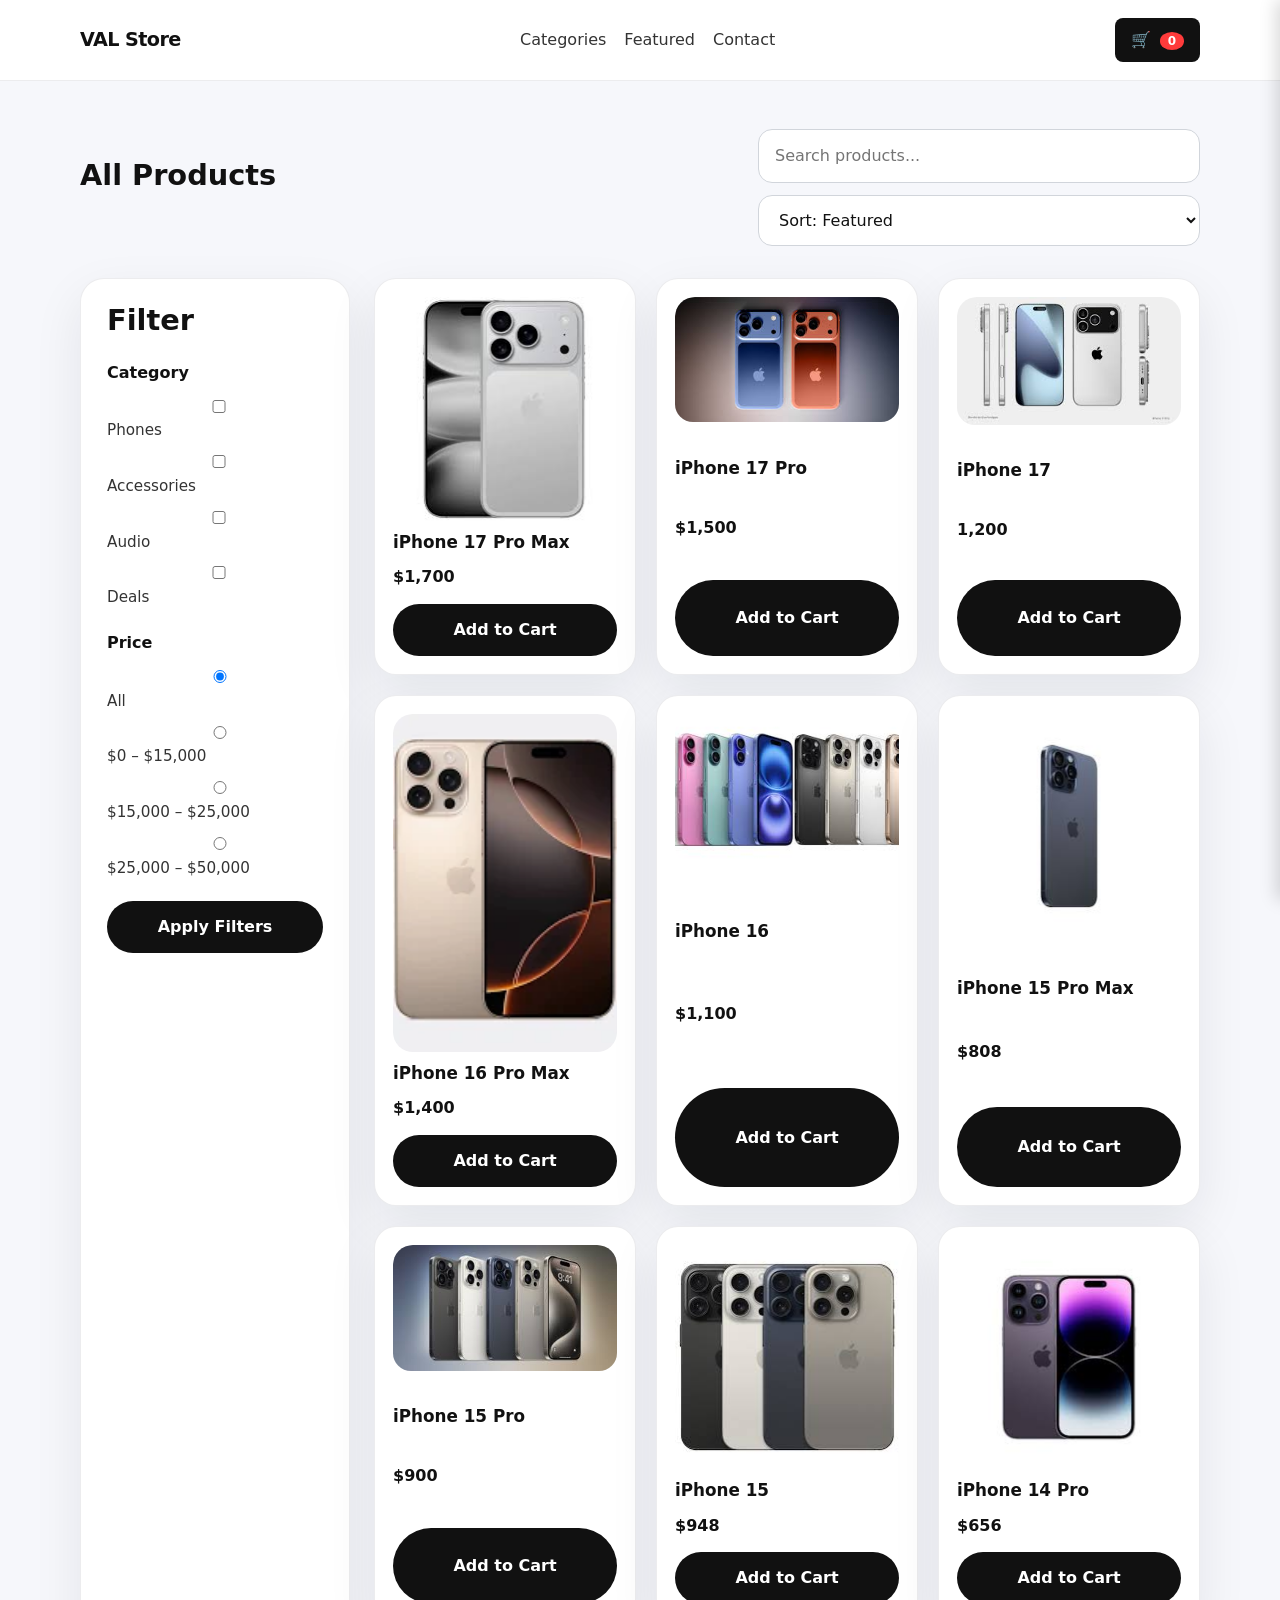
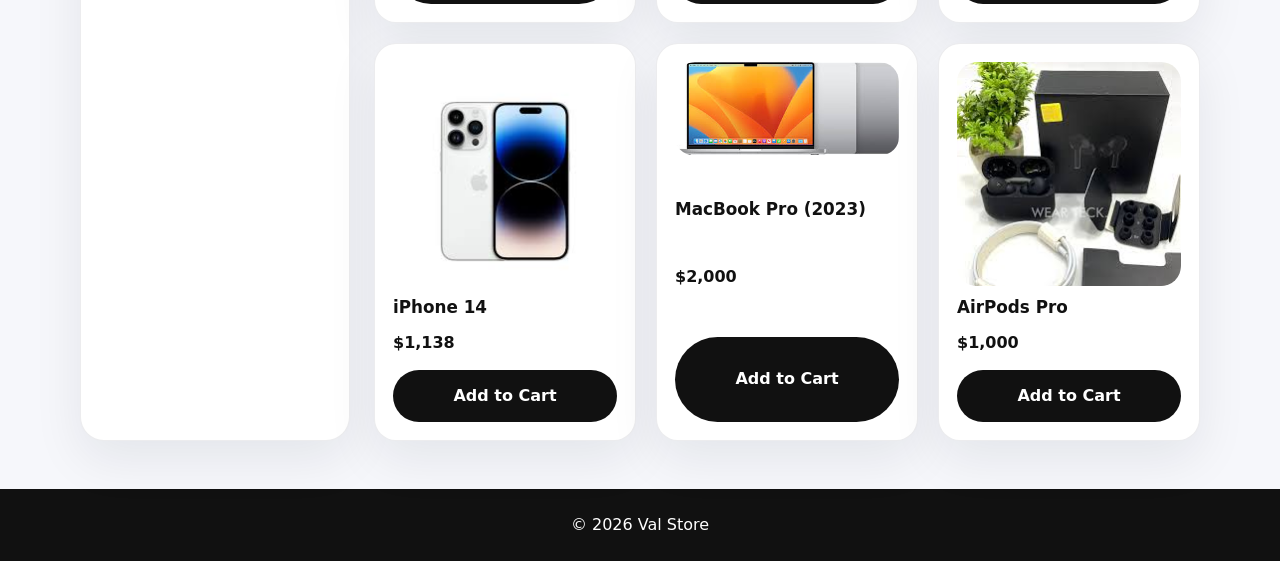
==== commit 01bd3aa8: "Add files via upload" ====
--- a/shop.html
+++ b/shop.html
@@ -62,7 +62,7 @@
                             <img src="iphone-17pro max.jpeg" alt="iPhone 17 Pro Max" loading="lazy">
                         </a>
                         <h3>iPhone 17 Pro Max</h3>
-                        <p class="price">$7,600</p>
+                        <p class="price">$1,700</p>
                         <button class="btn add-to-cart">Add to Cart</button>
                     </article>
 
@@ -71,7 +71,7 @@
                             <img src="iphone-17pro.jpeg" alt="iPhone 17 Pro" loading="lazy">
                         </a>
                         <h3>iPhone 17 Pro</h3>
-                        <p class="price">$7,200</p>
+                        <p class="price">$1,500</p>
                         <button class="btn add-to-cart">Add to Cart</button>
                     </article>
 
@@ -80,7 +80,7 @@
                             <img src="iphone-17.jpeg" alt="iPhone 17" loading="lazy">
                         </a>
                         <h3>iPhone 17</h3>
-                        <p class="price">7,000</p>
+                        <p class="price">1,200</p>
                         <button class="btn add-to-cart">Add to Cart</button>
                     </article>
 
@@ -89,7 +89,7 @@
                             <img src="iphone-16promax.jpeg" alt="iPhone 16 Pro Max" loading="lazy">
                         </a>
                         <h3>iPhone 16 Pro Max</h3>
-                        <p class="price">$6,600</p>
+                        <p class="price">$1,400</p>
                         <button class="btn add-to-cart">Add to Cart</button>
                     </article>
 
@@ -98,7 +98,7 @@
                             <img src="iphone-16.jpeg" alt="iPhone 16" loading="lazy">
                         </a>
                         <h3>iPhone 16</h3>
-                        <p class="price">$6,300</p>
+                        <p class="price">$1,100</p>
                         <button class="btn add-to-cart">Add to Cart</button>
                     </article>
 
@@ -107,7 +107,7 @@
                             <img src="iphone-15pro max.jpeg" alt="iPhone 15 Pro Max" loading="lazy">
                         </a>
                         <h3>iPhone 15 Pro Max</h3>
-                        <p class="price">$6,000</p>
+                        <p class="price">$808</p>
                         <button class="btn add-to-cart">Add to Cart</button>
                     </article>
 
@@ -116,7 +116,7 @@
                             <img src="iphone-15pro.jpeg" alt="iPhone 15 Pro" loading="lazy">
                         </a>
                         <h3>iPhone 15 Pro</h3>
-                        <p class="price">$5,100</p>
+                        <p class="price">$900</p>
                         <button class="btn add-to-cart">Add to Cart</button>
                     </article>
 
@@ -125,7 +125,7 @@
                             <img src="iphone-15.jpeg" alt="iPhone 15" loading="lazy">
                         </a>
                         <h3>iPhone 15</h3>
-                        <p class="price">$5,000</p>
+                        <p class="price">$948</p>
                         <button class="btn add-to-cart">Add to Cart</button>
                     </article>
 
@@ -134,7 +134,7 @@
                             <img src="iphone-14pro.jpeg" alt="iPhone 14 Pro" loading="lazy">
                         </a>
                         <h3>iPhone 14 Pro</h3>
-                        <p class="price">$4,000</p>
+                        <p class="price">$656</p>
                         <button class="btn add-to-cart">Add to Cart</button>
                     </article>
 
@@ -143,7 +143,7 @@
                             <img src="iphone-14.jpeg" alt="iPhone 14" loading="lazy">
                         </a>
                         <h3>iPhone 14</h3>
-                        <p class="price">$3,500</p>
+                        <p class="price">$1,138</p>
                         <button class="btn add-to-cart">Add to Cart</button>
                     </article>
 
@@ -152,7 +152,7 @@
                             <img src="MacBook Pro-inch,2023.jpeg" alt="MacBook Pro" loading="lazy">
                         </a>
                         <h3>MacBook Pro (2023)</h3>
-                        <p class="price">$23,000</p>
+                        <p class="price">$2,000</p>
                         <button class="btn add-to-cart">Add to Cart</button>
                     </article>
 
@@ -161,7 +161,7 @@
                             <img src="AirPods-pro.jpeg" alt="AirPods Pro" loading="lazy">
                         </a>
                         <h3>AirPods Pro</h3>
-                        <p class="price">$8,000</p>
+                        <p class="price">$1,000</p>
                         <button class="btn add-to-cart">Add to Cart</button>
                     </article>
                 </div>
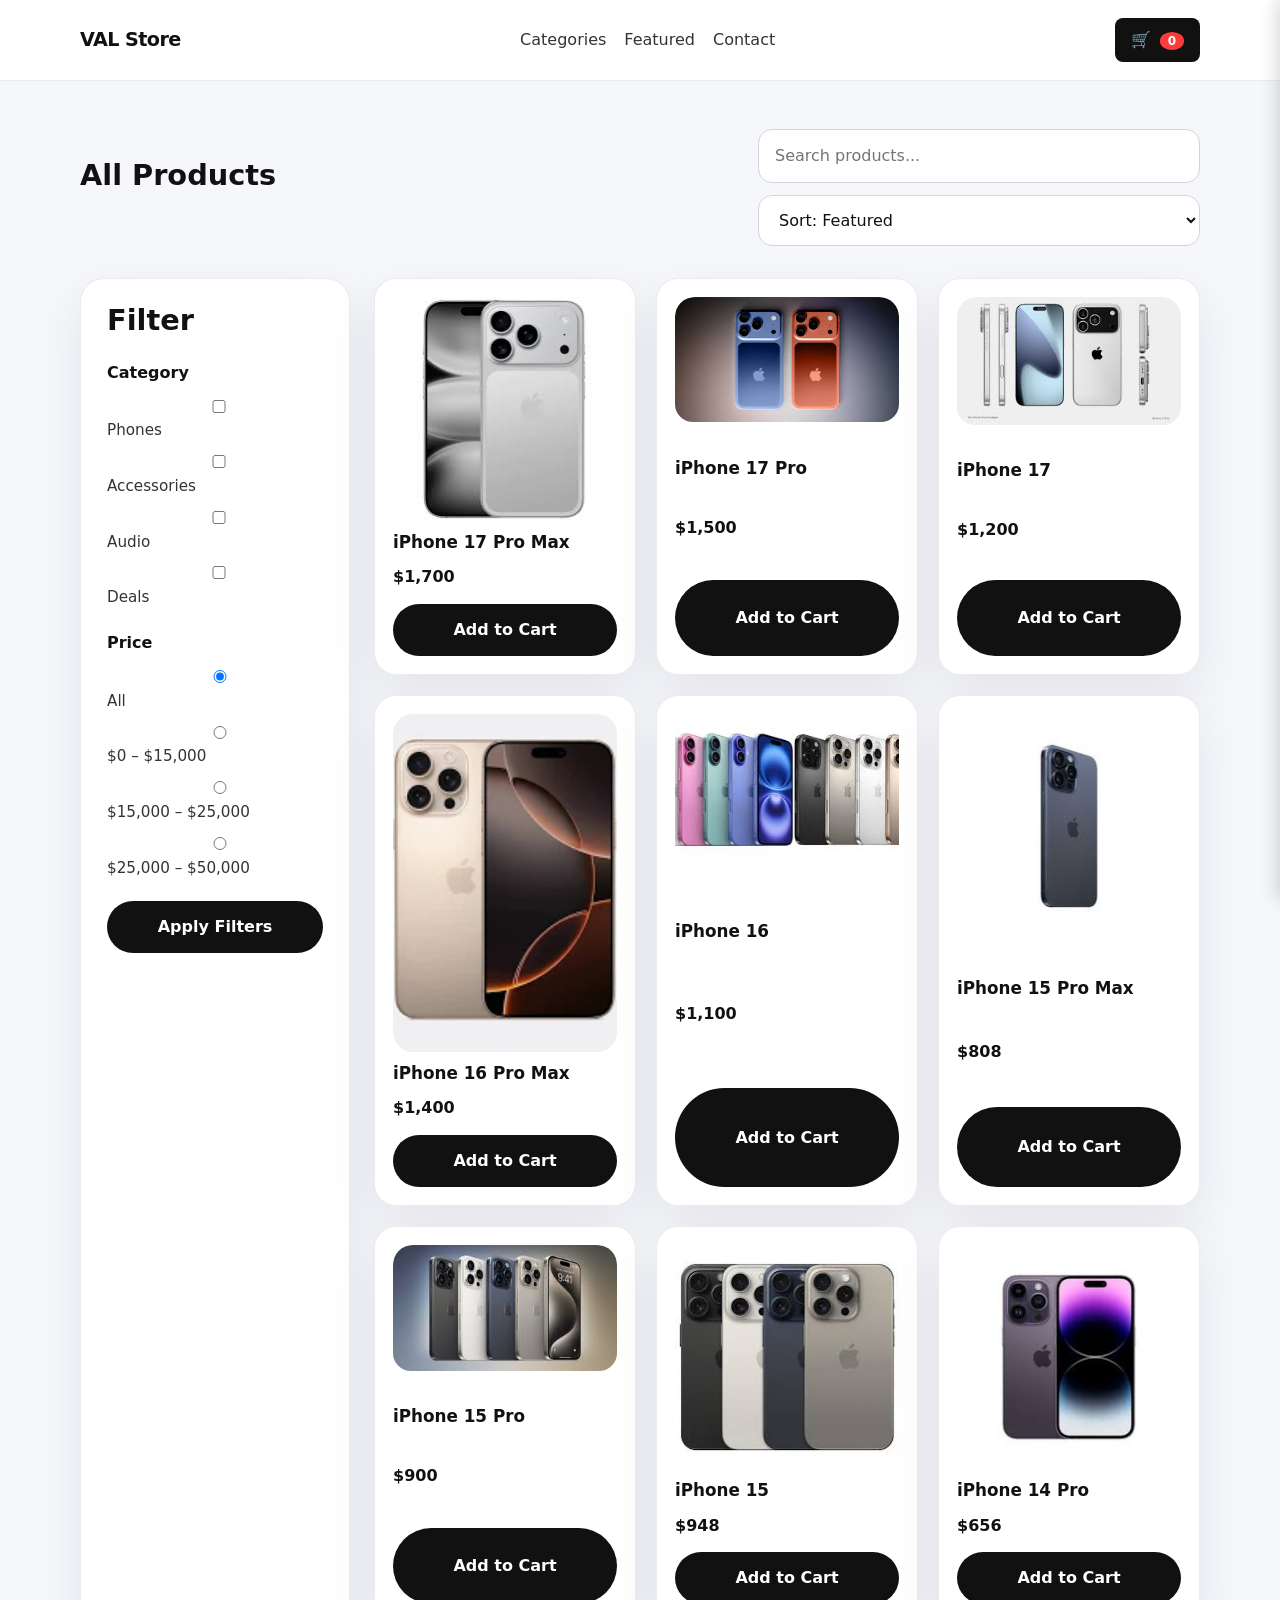
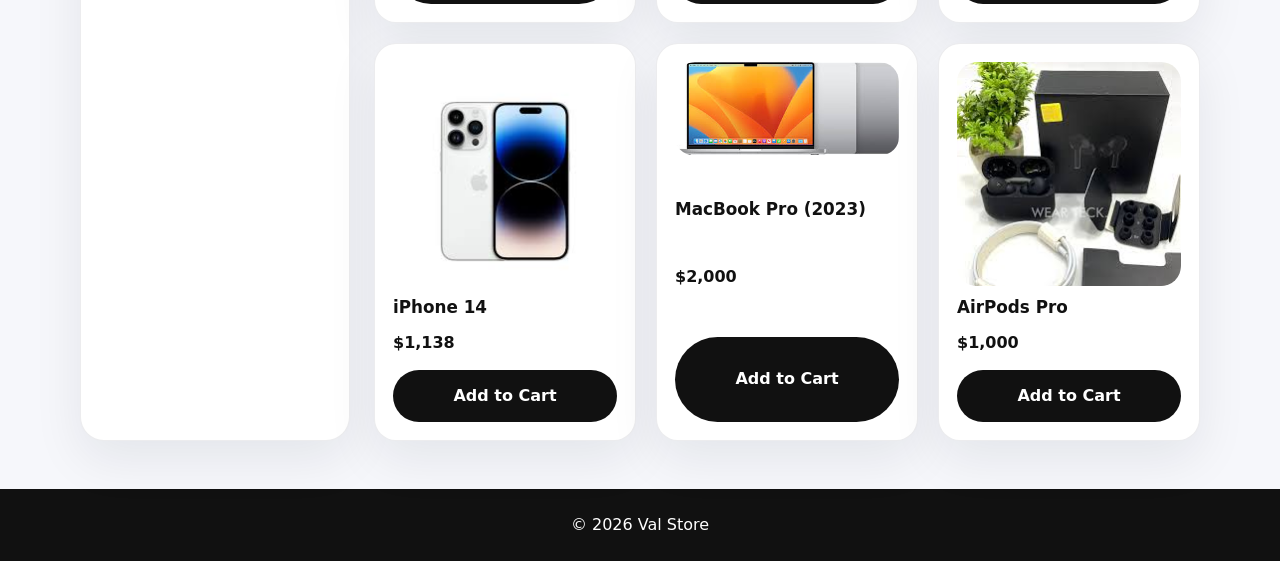
==== commit bd5f0de6: "Add files via upload" ====
--- a/shop.html
+++ b/shop.html
@@ -80,7 +80,7 @@
                             <img src="iphone-17.jpeg" alt="iPhone 17" loading="lazy">
                         </a>
                         <h3>iPhone 17</h3>
-                        <p class="price">1,200</p>
+                        <p class="price">$1,200</p>
                         <button class="btn add-to-cart">Add to Cart</button>
                     </article>
 
